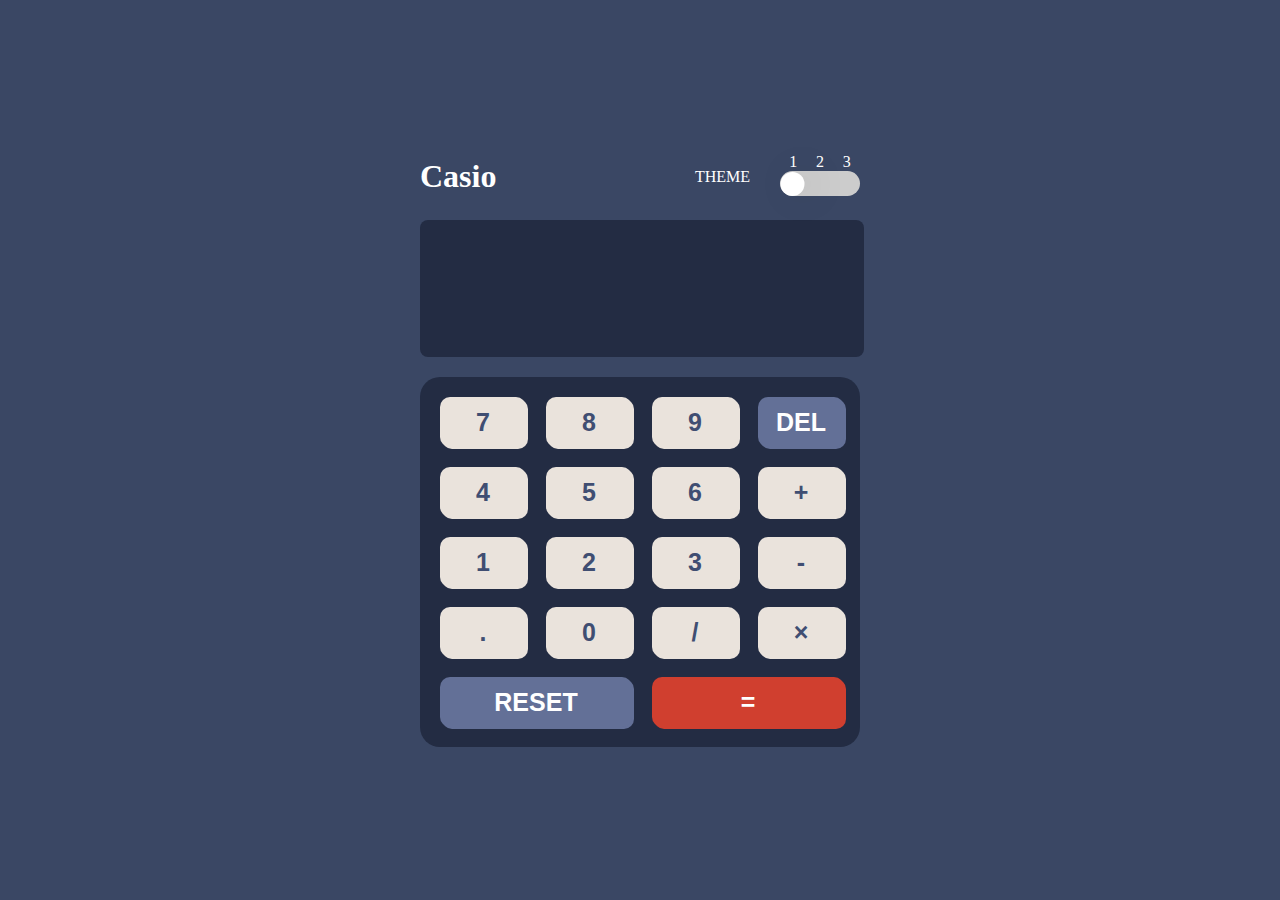
==== index14.html @ aecaad05 "Proget14" ====
<!DOCTYPE html>
<html lang="en">
  <head>
    <meta charset="UTF-8" />
    <meta name="viewport" content="width=device-width, initial-scale=1.0" />
    <title>Proget 14 calculator</title>
    <link rel="stylesheet" href="style14.css" />
  </head>
  <body>
    <section class="calculator">
      <div class="divUp">
        <h1>Casio</h1>
        <div class="partRight">
          <p>THEME</p>
          <div class="witchandp">
            <div class="pofswitch">
              <p>1</p>
              <p>2</p>
              <p>3</p>
            </div>
            <label class="switch">
              <input type="checkbox" />
              <span class="slider"></span>
            </label>
          </div>
        </div>
      </div>
      <input type="text" class="inputside"/>
      <div class="partbutton">
        <button class="item"><b>7</b></button>
        <button class="item"><b>8</b></button>
        <button class="item"><b>9</b></button>
        <button class="item"><b>DEL</b></button>
        <button class="item"><b>4</b></button>
        <button class="item"><b>5</b></button>
        <button class="item"><b>6</b></button>
        <button class="item"><b>+</b></button>
        <button class="item"><b>1</b></button>
        <button class="item"><b>2</b></button>
        <button class="item"><b>3</b></button>
        <button class="item"><b>-</b></button>
        <button class="item"><b>.</b></button>
        <button class="item"><b>0</b></button>
        <button class="item"><b>/</b></button>
        <button class="item"><b>&#215;</b></button>
        <button class="item" id="Reset"><b>RESET</b></button>
        <button class="item" id="equals"><b>=</b></button>
      </div>
    </section>
  </body>
</html>
---- style14.css ----
* {
  margin: 0;
}
body {
  background-color: hsl(222, 26%, 31%);
  display: flex;
  align-items: center;
  justify-content: center;
  height: 100vh;
  color: white;
}
.switch {
  --button-width: 80px;
  --button-height: 25px;
  --toggle-diameter: 1.5em;
  --button-toggle-offset: calc(
    (var(--button-height) - var(--toggle-diameter)) / 2
  );
  --toggle-shadow-offset: 10px;
  --toggle-wider: 3em;
  --color-grey: #cccccc;
  --color-green: #4296f4;
}
.slider {
  display: inline-block;
  width: var(--button-width);
  height: var(--button-height);
  background-color: var(--color-grey);
  border-radius: calc(var(--button-height) / 2);
  position: relative;
  transition: 0.3s all ease-in-out;
}
.slider::after {
  content: "";
  display: inline-block;
  width: var(--toggle-diameter);
  height: var(--toggle-diameter);
  background-color: #fff;
  border-radius: calc(var(--toggle-diameter) / 2);
  position: absolute;
  top: var(--button-toggle-offset);
  transform: translateX(var(--button-toggle-offset));
  box-shadow: var(--toggle-shadow-offset) 0
    calc(var(--toggle-shadow-offset) * 4) rgba(0, 0, 0, 0.1);
  transition: 0.3s all ease-in-out;
}
.switch input[type="checkbox"]:checked + .slider {
  background-color: red;
}
.switch input[type="checkbox"]:checked + .slider::after {
  transform: translateX(
    calc(
      var(--button-width) - var(--toggle-diameter) - var(--button-toggle-offset)
    )
  );
  box-shadow: calc(var(--toggle-shadow-offset) * -1) 0
    calc(var(--toggle-shadow-offset) * 4) rgba(0, 0, 0, 0.1);
}
.switch input[type="checkbox"] {
  display: none;
}
.switch input[type="checkbox"]:active + .slider::after {
  width: var(--toggle-wider);
}
.switch input[type="checkbox"]:checked:active + .slider::after {
  transform: translateX(
    calc(
      var(--button-width) - var(--toggle-wider) - var(--button-toggle-offset)
    )
  );
  background-color: #4296f4;
}
section {
  width: 440px;
  height: auto;
  display: flex;
  flex-direction: column;
  gap: 20px;
}
.divUp {
  display: flex;
  align-items: center;
  justify-content: space-between;
}
.partRight {
  display: flex;
  gap: 30px;
  align-items: center;
}
.witchandp {
  display: flex;
  flex-direction: column;
}
.pofswitch {
  display: flex;
  align-items: center;
  justify-content: space-around;
}
input {
  background-color: hsl(223, 31%, 20%);
  height: 15vh;
  border-radius: 8px;
  border: none;
  width: 100%;
}
.partbutton {
  background-color: hsl(223, 31%, 20%);
  width: 400px;
  display: grid;
  gap: 20px;
  padding: 20px;
  border-radius: 20px;
  grid-template-columns: repeat(4, 21.5%);
  grid-template-rows: repeat(5, 50px);
}
#Reset {
  color: white;
  grid-column: span 2;
  background-color: hsl(225, 21%, 49%);
  box-shadow: 2px 2px 0px 0px hsl(225, 21%, 49%);
}
#equals {
  grid-column: span 2;
  color: white;
  font-size: 25px;
  background-color: hsl(6, 63%, 50%);
  box-shadow: 2px 2px 0px 0px hsl(6, 63%, 50%);
}
.item {
  color: hsl(224, 28%, 35%);
  border: none;
  font-size: 25px;
  box-shadow: 2px 2px 0px 0px hsl(30, 25%, 89%);
  border-radius: 10px;
  background-color: hsl(30, 25%, 89%);
}
.item:nth-child(4) {
  color: white;
  font-size: 25px;
  background-color: hsl(225, 21%, 49%);
  box-shadow: 2px 2px 0px 0px hsl(225, 21%, 49%);
}
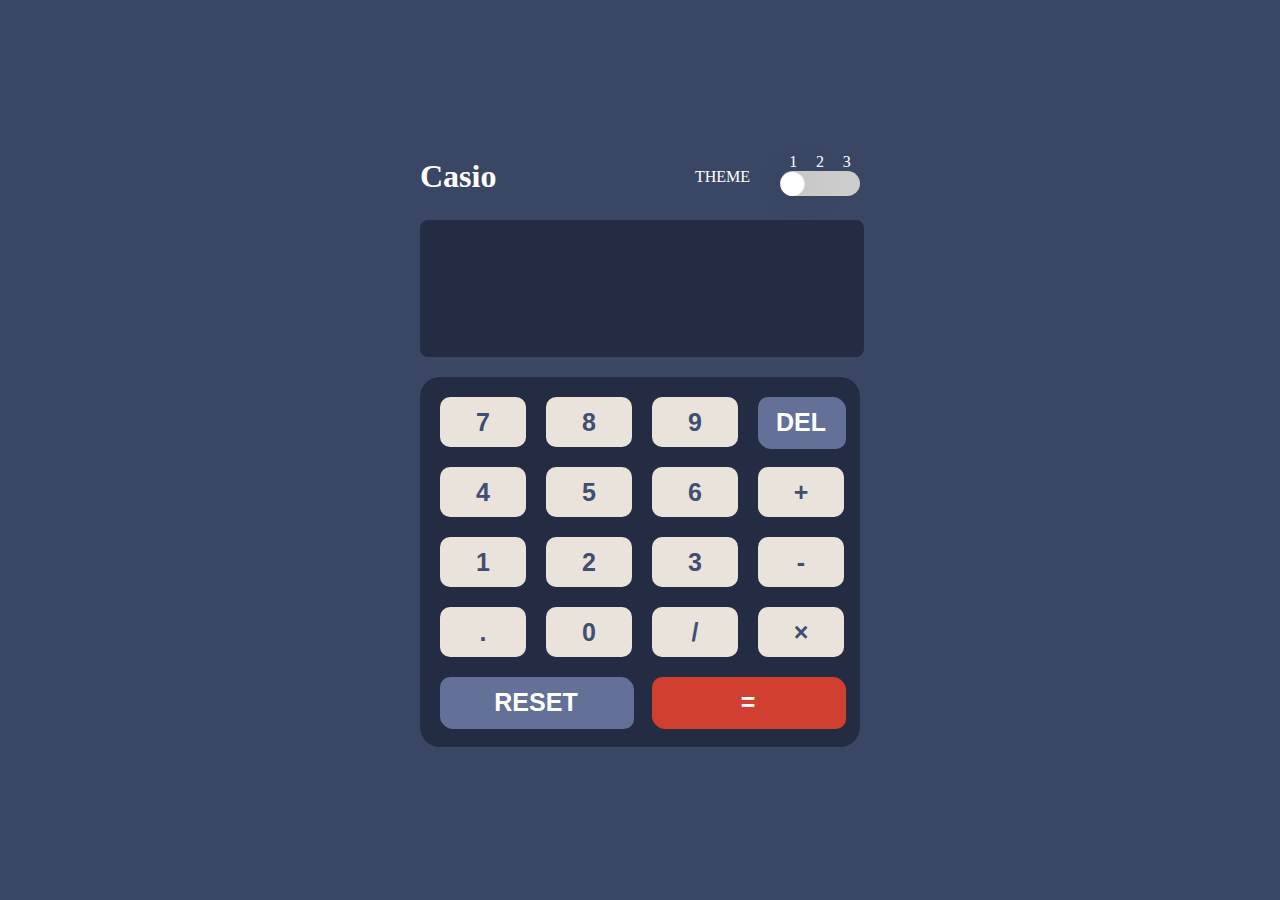
==== commit a7aca52a: "calculator-app-main" ====
--- a/index14.html
+++ b/index14.html
@@ -25,27 +25,28 @@
           </div>
         </div>
       </div>
-      <input type="text" class="inputside"/>
-      <div class="partbutton">
-        <button class="item"><b>7</b></button>
-        <button class="item"><b>8</b></button>
-        <button class="item"><b>9</b></button>
-        <button class="item"><b>DEL</b></button>
-        <button class="item"><b>4</b></button>
-        <button class="item"><b>5</b></button>
-        <button class="item"><b>6</b></button>
-        <button class="item"><b>+</b></button>
-        <button class="item"><b>1</b></button>
-        <button class="item"><b>2</b></button>
-        <button class="item"><b>3</b></button>
-        <button class="item"><b>-</b></button>
-        <button class="item"><b>.</b></button>
-        <button class="item"><b>0</b></button>
-        <button class="item"><b>/</b></button>
-        <button class="item"><b>&#215;</b></button>
-        <button class="item" id="Reset"><b>RESET</b></button>
-        <button class="item" id="equals"><b>=</b></button>
+      <input type="text" class="inputside" id="calculatorInput" readonly/>
+      <div class="partbutton" id="buttons">
+        <button class="item" onclick="addToInput('7')"><b>7</b></button>
+        <button class="item" onclick="addToInput('8')"><b>8</b></button>
+        <button class="item" onclick="addToInput('9')"><b>9</b></button>
+        <button class="item" onclick="deleteLast()"><b>DEL</b></button>
+        <button class="item" onclick="addToInput('4')"><b>4</b></button>
+        <button class="item" onclick="addToInput('5')"><b>5</b></button>
+        <button class="item" onclick="addToInput('6')"><b>6</b></button>
+        <button class="item" onclick="addToInput('+')"><b>+</b></button>
+        <button class="item" onclick="addToInput('1')"><b>1</b></button>
+        <button class="item" onclick="addToInput('2')"><b>2</b></button>
+        <button class="item" onclick="addToInput('3')"><b>3</b></button>
+        <button class="item" onclick="addToInput('-')"><b>-</b></button>
+        <button class="item" onclick="addToInput('.')"><b>.</b></button>
+        <button class="item" onclick="addToInput('0')"><b>0</b></button>
+        <button class="item" onclick="addToInput('/')"><b>/</b></button>
+        <button class="item" onclick="addToInput('*')"><b>&#215;</b></button>
+        <button class="item" id="Reset" onclick="resetCalculator()"><b>RESET</b></button>
+        <button class="item" id="equals" onclick="calculate()"><b>=</b></button>
       </div>
     </section>
+    <script src="index14.js"></script>
   </body>
 </html>
--- a/style14.css
+++ b/style14.css
@@ -97,11 +97,15 @@
   justify-content: space-around;
 }
 input {
+  font-weight: bolder;
+  font-size: 60px;
+  color: white;
   background-color: hsl(223, 31%, 20%);
   height: 15vh;
   border-radius: 8px;
   border: none;
   width: 100%;
+
 }
 .partbutton {
   background-color: hsl(223, 31%, 20%);
@@ -129,8 +133,8 @@
 .item {
   color: hsl(224, 28%, 35%);
   border: none;
+  cursor: pointer;
   font-size: 25px;
-  box-shadow: 2px 2px 0px 0px hsl(30, 25%, 89%);
   border-radius: 10px;
   background-color: hsl(30, 25%, 89%);
 }
@@ -140,3 +144,21 @@
   background-color: hsl(225, 21%, 49%);
   box-shadow: 2px 2px 0px 0px hsl(225, 21%, 49%);
 }
+
+@media screen and (max-width: 375px) {
+  .calculator {
+    width: 100%;
+  }
+  .divUp {
+    margin: 0px 30px;
+  }
+  input {
+    width: 314px;
+    margin-left: 25px;
+  }
+  .partbutton {
+    margin-left: 25px;
+    width: 280px;
+    grid-template-columns: repeat(4, 19.5%);
+  }
+}
